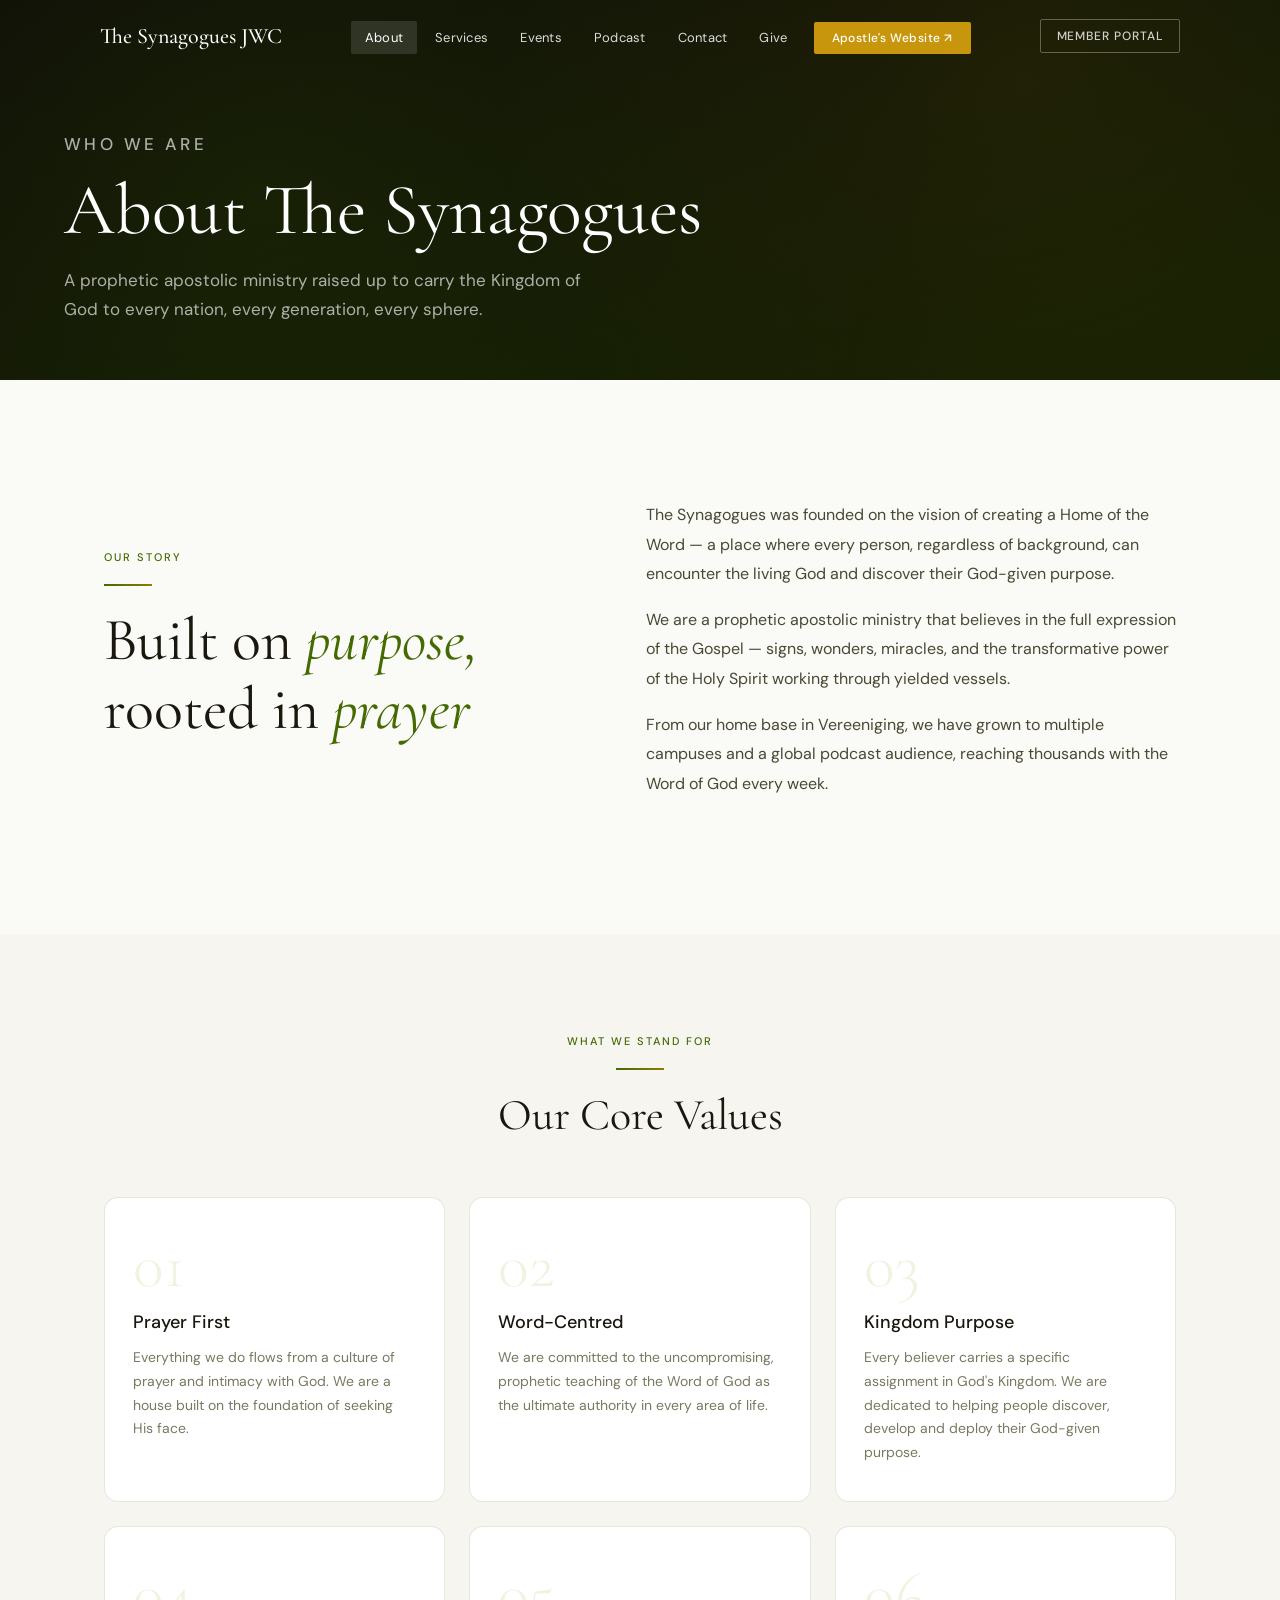
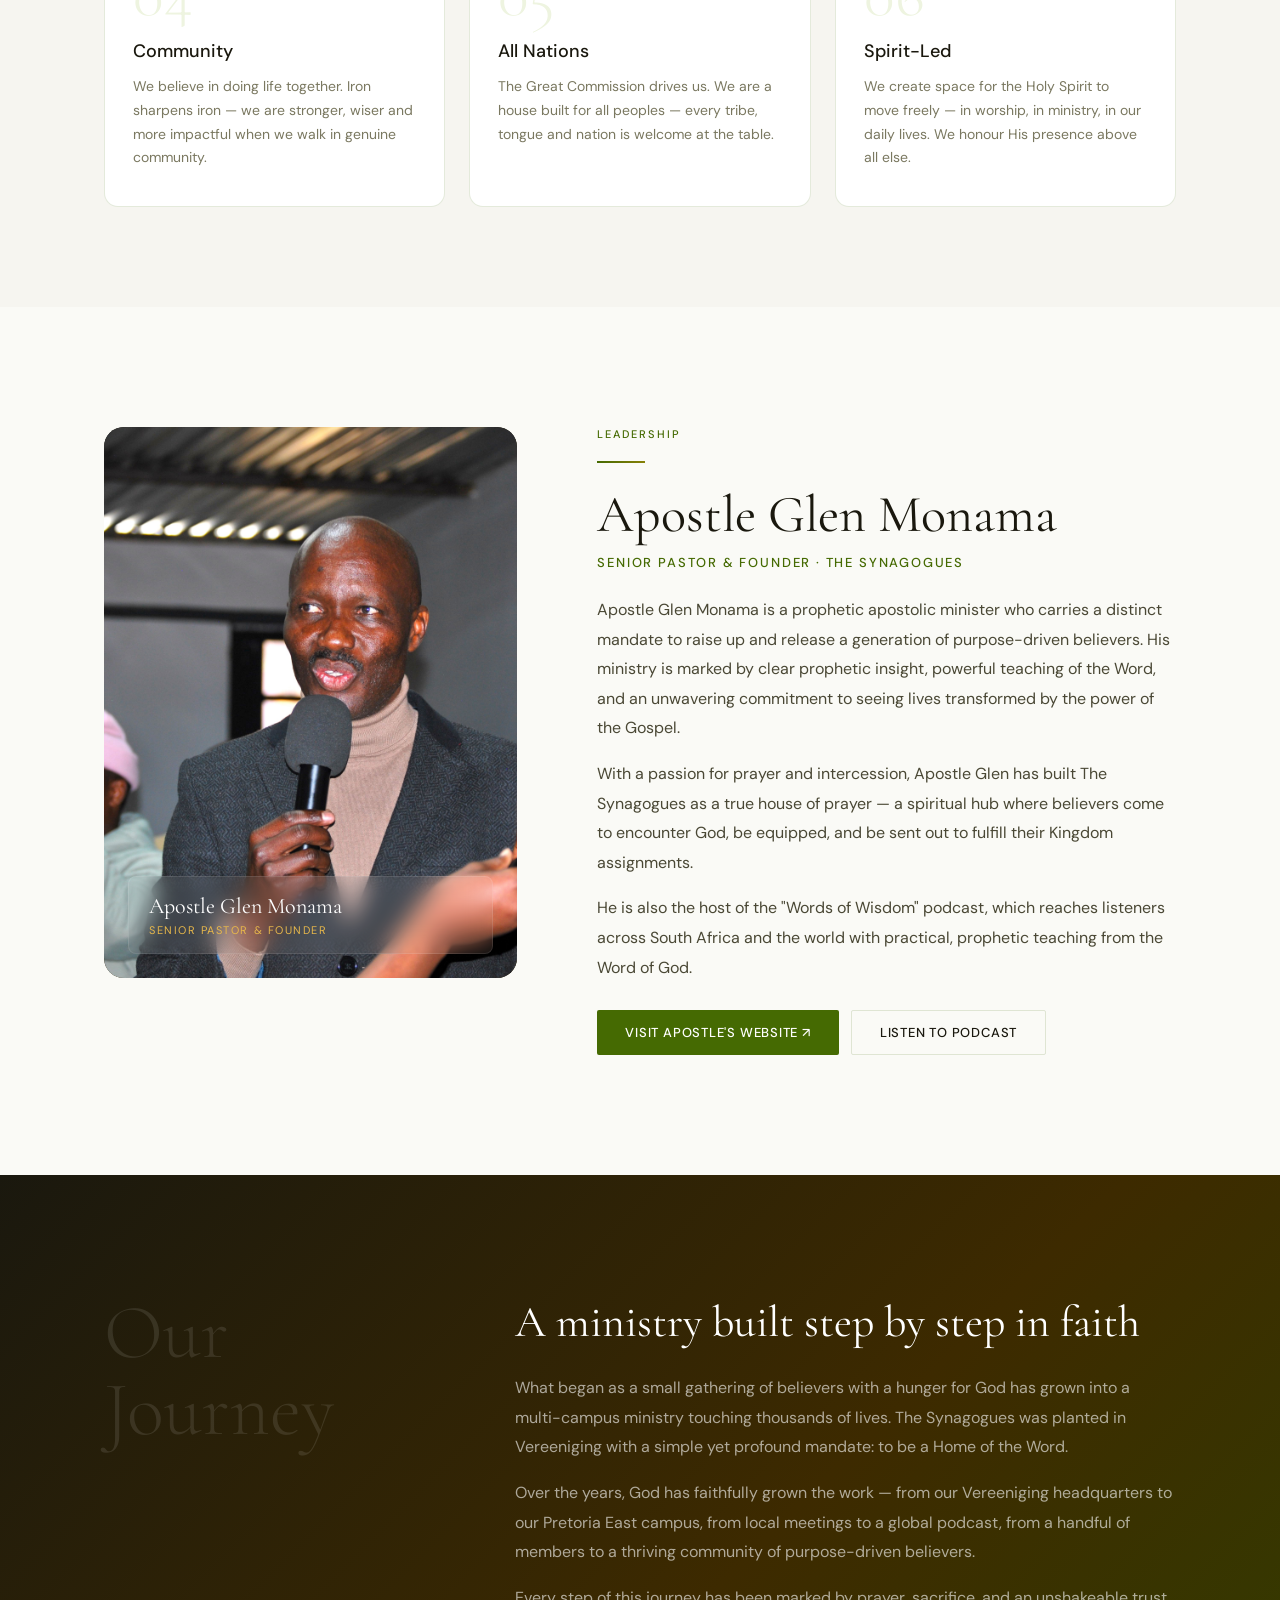
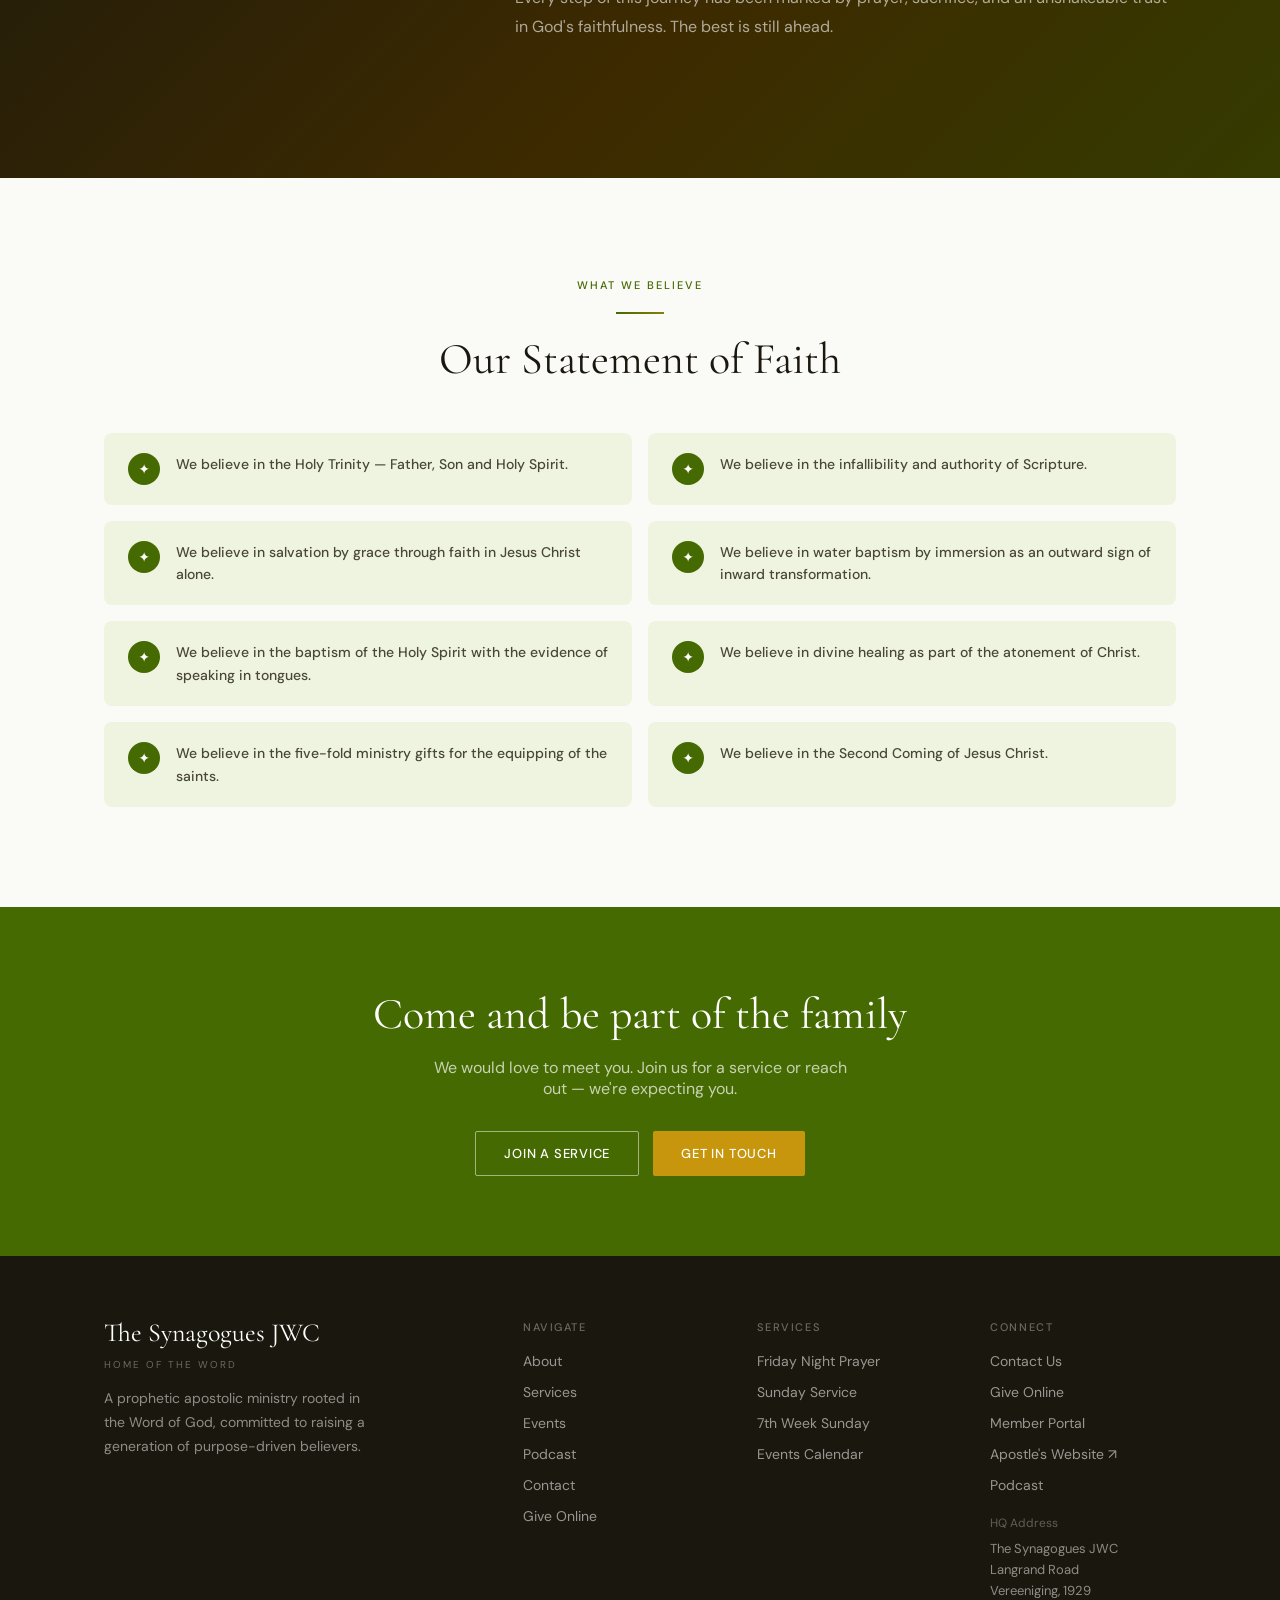
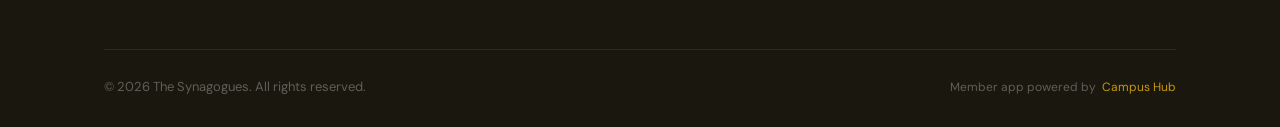
==== about.html @ 3036dbfb "Initial website" ====
<!DOCTYPE html>
<html lang="en">
<head>
  <meta charset="UTF-8"/>
  <meta name="viewport" content="width=device-width, initial-scale=1.0"/>
  <title>About — The Synagogues JWC</title>
  <meta name="description" content="Learn about The Synagogues, our vision, mission, and the leadership of Apostle Glen Monama."/>
  <link rel="stylesheet" href="styles.css"/>
  <style>
    .about-intro { padding: clamp(80px,10vw,120px) 0; }
    .about-intro__grid { display:grid; grid-template-columns:1fr 1.2fr; gap:clamp(48px,8vw,100px); align-items:center; }
    .about-intro__heading { font-family:var(--font-display); font-size:clamp(36px,5vw,60px); font-weight:400; line-height:1.15; margin-bottom:20px; }
    .about-intro__heading em { font-style:italic; color:var(--green); }
    .about-intro__text { font-size:16px; line-height:1.85; color:var(--text-mid); margin-bottom:16px; }

    .values { background:var(--surface); padding:clamp(60px,8vw,100px) 0; }
    .values__header { text-align:center; max-width:560px; margin:0 auto 56px; }
    .values__grid { display:grid; grid-template-columns:repeat(3,1fr); gap:24px; }
    .value-card { background:white; border-radius:var(--r-lg); border:1px solid var(--border); padding:36px 28px; }
    .value-card__number { font-family:var(--font-display); font-size:64px; font-weight:300; color:var(--green-pale); line-height:1; margin-bottom:12px; }
    .value-card__name { font-size:18px; font-weight:500; margin-bottom:12px; }
    .value-card__desc { font-size:14px; color:var(--text-muted); line-height:1.7; }

    .apostle { padding:clamp(80px,10vw,120px) 0; }
    .apostle__grid { display:grid; grid-template-columns:1fr 1.4fr; gap:clamp(48px,8vw,80px); align-items:start; }
    .apostle__portrait {
      background:linear-gradient(145deg,var(--text),var(--brown-dark));
      border-radius:var(--r-xl); aspect-ratio:3/4;
      display:flex; align-items:center; justify-content:center;
      position:relative; overflow:hidden;
    }
    .apostle__portrait-inner { overflow:hidden;
      font-family:var(--font-display); font-size:120px; font-style:italic;
      color:rgba(255,255,255,0.08); user-select:none;
    }
    .apostle__portrait-badge {
      position:absolute; bottom:24px; left:24px; right:24px;
      background:rgba(255,255,255,0.06); backdrop-filter:blur(12px);
      border:1px solid rgba(255,255,255,0.1); border-radius:var(--r-md);
      padding:16px 20px;
    }
    .apostle__portrait-badge-name { font-family:var(--font-display); font-size:22px; color:white; }
    .apostle__portrait-badge-title { font-size:11px; letter-spacing:0.14em; text-transform:uppercase; color:var(--gold-light); margin-top:4px; }
    .apostle__name { font-family:var(--font-display); font-size:clamp(32px,4.5vw,52px); font-weight:400; margin-bottom:8px; }
    .apostle__title { font-size:13px; letter-spacing:0.14em; text-transform:uppercase; color:var(--green); font-weight:500; margin-bottom:24px; }
    .apostle__text { font-size:16px; line-height:1.85; color:var(--text-mid); margin-bottom:16px; }
    .apostle__links { display:flex; gap:12px; margin-top:28px; flex-wrap:wrap; }

    .history { background:linear-gradient(135deg,var(--text),var(--brown-dark) 60%,var(--green-dark) 130%); padding:clamp(80px,10vw,120px) 0; color:white; }
    .history__grid { display:grid; grid-template-columns:1fr 2fr; gap:clamp(48px,8vw,80px); }
    .history__label { font-family:var(--font-display); font-size:clamp(40px,6vw,80px); font-weight:300; color:rgba(255,255,255,0.1); line-height:1; }
    .history__heading { font-family:var(--font-display); font-size:clamp(28px,4vw,44px); font-weight:400; margin-bottom:24px; }
    .history__text { font-size:16px; line-height:1.85; color:rgba(255,255,255,0.6); margin-bottom:16px; }

    .beliefs { padding:clamp(60px,8vw,100px) 0; }
    .beliefs__header { text-align:center; margin-bottom:48px; }
    .beliefs__grid { display:grid; grid-template-columns:1fr 1fr; gap:16px; }
    .belief { display:flex; gap:16px; align-items:flex-start; padding:20px 24px; background:var(--green-pale); border-radius:var(--r-md); }
    .belief__icon { width:32px; height:32px; background:var(--green); border-radius:50%; display:flex; align-items:center; justify-content:center; flex-shrink:0; color:white; font-size:14px; }
    .belief__text { font-size:14px; color:var(--text-mid); line-height:1.6; font-weight:500; }

    @media (max-width:900px) {
      .about-intro__grid, .apostle__grid, .history__grid, .beliefs__grid { grid-template-columns:1fr; }
      .values__grid { grid-template-columns:1fr; }
    }
  </style>
</head>
<body>

<div id="nav-placeholder"></div>

<div class="page-hero">
  <div class="page-hero__pattern"></div>
  <div class="page-hero__content">
    <p class="page-hero__eyebrow">Who We Are</p>
    <h1>About The Synagogues</h1>
    <p>A prophetic apostolic ministry raised up to carry the Kingdom of God to every nation, every generation, every sphere.</p>
  </div>
</div>

<!-- ── INTRO ───────────────────────────────────────────────────────────────── -->
<section class="about-intro">
  <div class="container">
    <div class="about-intro__grid">
      <div class="reveal">
        <p class="eyebrow">Our Story</p>
        <div class="divider"></div>
        <h2 class="about-intro__heading">Built on <em>purpose,</em><br>rooted in <em>prayer</em></h2>
      </div>
      <div class="reveal">
        <p class="about-intro__text">
          The Synagogues was founded on the vision of creating a Home of the Word — a place where every person, regardless of background, can encounter the living God and discover their God-given purpose.
        </p>
        <p class="about-intro__text">
          We are a prophetic apostolic ministry that believes in the full expression of the Gospel — signs, wonders, miracles, and the transformative power of the Holy Spirit working through yielded vessels.
        </p>
        <p class="about-intro__text">
          From our home base in Vereeniging, we have grown to multiple campuses and a global podcast audience, reaching thousands with the Word of God every week.
        </p>
      </div>
    </div>
  </div>
</section>

<!-- ── VALUES ──────────────────────────────────────────────────────────────── -->
<section class="values">
  <div class="container">
    <div class="values__header reveal">
      <p class="eyebrow">What We Stand For</p>
      <div class="divider divider--center"></div>
      <h2 class="display display-sm">Our Core Values</h2>
    </div>
    <div class="values__grid stagger">
      <div class="value-card">
        <div class="value-card__number">01</div>
        <h3 class="value-card__name">Prayer First</h3>
        <p class="value-card__desc">Everything we do flows from a culture of prayer and intimacy with God. We are a house built on the foundation of seeking His face.</p>
      </div>
      <div class="value-card">
        <div class="value-card__number">02</div>
        <h3 class="value-card__name">Word-Centred</h3>
        <p class="value-card__desc">We are committed to the uncompromising, prophetic teaching of the Word of God as the ultimate authority in every area of life.</p>
      </div>
      <div class="value-card">
        <div class="value-card__number">03</div>
        <h3 class="value-card__name">Kingdom Purpose</h3>
        <p class="value-card__desc">Every believer carries a specific assignment in God's Kingdom. We are dedicated to helping people discover, develop and deploy their God-given purpose.</p>
      </div>
      <div class="value-card">
        <div class="value-card__number">04</div>
        <h3 class="value-card__name">Community</h3>
        <p class="value-card__desc">We believe in doing life together. Iron sharpens iron — we are stronger, wiser and more impactful when we walk in genuine community.</p>
      </div>
      <div class="value-card">
        <div class="value-card__number">05</div>
        <h3 class="value-card__name">All Nations</h3>
        <p class="value-card__desc">The Great Commission drives us. We are a house built for all peoples — every tribe, tongue and nation is welcome at the table.</p>
      </div>
      <div class="value-card">
        <div class="value-card__number">06</div>
        <h3 class="value-card__name">Spirit-Led</h3>
        <p class="value-card__desc">We create space for the Holy Spirit to move freely — in worship, in ministry, in our daily lives. We honour His presence above all else.</p>
      </div>
    </div>
  </div>
</section>

<!-- ── APOSTLE ─────────────────────────────────────────────────────────────── -->
<section class="apostle">
  <div class="container">
    <div class="apostle__grid">
      <div class="reveal">
        <div class="apostle__portrait">
          <img src="assets/apostle-glen-monama.jpg" alt="Apostle Glen Monama" style="width:100%;height:100%;object-fit:cover;object-position:center top;display:block;"/>
          <div class="apostle__portrait-badge">
            <div class="apostle__portrait-badge-name">Apostle Glen Monama</div>
            <div class="apostle__portrait-badge-title">Senior Pastor & Founder</div>
          </div>
        </div>
      </div>
      <div class="reveal">
        <p class="eyebrow">Leadership</p>
        <div class="divider"></div>
        <h2 class="apostle__name">Apostle Glen Monama</h2>
        <p class="apostle__title">Senior Pastor & Founder · The Synagogues</p>
        <p class="apostle__text">
          Apostle Glen Monama is a prophetic apostolic minister who carries a distinct mandate to raise up and release a generation of purpose-driven believers. His ministry is marked by clear prophetic insight, powerful teaching of the Word, and an unwavering commitment to seeing lives transformed by the power of the Gospel.
        </p>
        <p class="apostle__text">
          With a passion for prayer and intercession, Apostle Glen has built The Synagogues as a true house of prayer — a spiritual hub where believers come to encounter God, be equipped, and be sent out to fulfill their Kingdom assignments.
        </p>
        <p class="apostle__text">
          He is also the host of the "Words of Wisdom" podcast, which reaches listeners across South Africa and the world with practical, prophetic teaching from the Word of God.
        </p>
        <div class="apostle__links">
          <a href="https://apostleglenmonama.com" target="_blank" rel="noopener" class="btn btn--primary">Visit Apostle's Website ↗</a>
          <a href="podcast.html" class="btn btn--outline-dark">Listen to Podcast</a>
        </div>
      </div>
    </div>
  </div>
</section>

<!-- ── HISTORY ─────────────────────────────────────────────────────────────── -->
<section class="history">
  <div class="container">
    <div class="history__grid reveal">
      <div>
        <div class="history__label">Our<br>Journey</div>
      </div>
      <div>
        <h2 class="history__heading">A ministry built step by step in faith</h2>
        <p class="history__text">
          What began as a small gathering of believers with a hunger for God has grown into a multi-campus ministry touching thousands of lives. The Synagogues was planted in Vereeniging with a simple yet profound mandate: to be a Home of the Word.
        </p>
        <p class="history__text">
          Over the years, God has faithfully grown the work — from our Vereeniging headquarters to our Pretoria East campus, from local meetings to a global podcast, from a handful of members to a thriving community of purpose-driven believers.
        </p>
        <p class="history__text">
          Every step of this journey has been marked by prayer, sacrifice, and an unshakeable trust in God's faithfulness. The best is still ahead.
        </p>
      </div>
    </div>
  </div>
</section>

<!-- ── BELIEFS ─────────────────────────────────────────────────────────────── -->
<section class="beliefs">
  <div class="container">
    <div class="beliefs__header reveal">
      <p class="eyebrow">What We Believe</p>
      <div class="divider divider--center"></div>
      <h2 class="display display-sm">Our Statement of Faith</h2>
    </div>
    <div class="beliefs__grid stagger">
      <div class="belief"><div class="belief__icon">✦</div><div class="belief__text">We believe in the Holy Trinity — Father, Son and Holy Spirit.</div></div>
      <div class="belief"><div class="belief__icon">✦</div><div class="belief__text">We believe in the infallibility and authority of Scripture.</div></div>
      <div class="belief"><div class="belief__icon">✦</div><div class="belief__text">We believe in salvation by grace through faith in Jesus Christ alone.</div></div>
      <div class="belief"><div class="belief__icon">✦</div><div class="belief__text">We believe in water baptism by immersion as an outward sign of inward transformation.</div></div>
      <div class="belief"><div class="belief__icon">✦</div><div class="belief__text">We believe in the baptism of the Holy Spirit with the evidence of speaking in tongues.</div></div>
      <div class="belief"><div class="belief__icon">✦</div><div class="belief__text">We believe in divine healing as part of the atonement of Christ.</div></div>
      <div class="belief"><div class="belief__icon">✦</div><div class="belief__text">We believe in the five-fold ministry gifts for the equipping of the saints.</div></div>
      <div class="belief"><div class="belief__icon">✦</div><div class="belief__text">We believe in the Second Coming of Jesus Christ.</div></div>
    </div>
  </div>
</section>

<!-- ── CTA ─────────────────────────────────────────────────────────────────── -->
<section style="background:var(--green);padding:clamp(60px,8vw,80px) 0;text-align:center">
  <div class="container reveal">
    <h2 style="font-family:var(--font-display);font-size:clamp(28px,4vw,44px);font-weight:400;color:white;margin-bottom:16px">
      Come and be part of the family
    </h2>
    <p style="color:rgba(255,255,255,0.7);font-size:16px;margin-bottom:32px;max-width:440px;margin-left:auto;margin-right:auto">
      We would love to meet you. Join us for a service or reach out — we're expecting you.
    </p>
    <div style="display:flex;gap:14px;justify-content:center;flex-wrap:wrap">
      <a href="services.html" class="btn btn--outline">Join a Service</a>
      <a href="contact.html" class="btn btn--gold">Get in Touch</a>
    </div>
  </div>
</section>

<div id="footer-placeholder"></div>
<script src="layout.js"></script>
<script src="nav.js"></script>
</body>
</html>
---- styles.css ----
@import url('https://fonts.googleapis.com/css2?family=Cormorant+Garamond:ital,wght@0,300;0,400;0,500;0,600;1,300;1,400;1,600&family=DM+Sans:ital,opsz,wght@0,9..40,300;0,9..40,400;0,9..40,500;1,9..40,300&display=swap');

/* ─── Tokens ──────────────────────────────────────────────────────────────── */
:root {
  --green:        #456a02;
  --green-dark:   #2e4801;
  --green-light:  #7aac10;
  --green-pale:   #eef4e0;
  --brown:        #5e4100;
  --brown-dark:   #3d2a00;
  --brown-mid:    #7a5500;
  --gold:         #c8960c;
  --gold-light:   #e8b84b;
  --off-white:    #fafaf6;
  --surface:      #f6f5f0;
  --text:         #1a180e;
  --text-mid:     #4a4835;
  --text-muted:   #7a7860;
  --border:       rgba(69,106,2,0.14);

  --font-display: 'Cormorant Garamond', Georgia, serif;
  --font-body:    'DM Sans', system-ui, sans-serif;

  --nav-h: 72px;
  --max:   1200px;
  --r-md:  8px;
  --r-lg:  14px;
  --r-xl:  20px;
}

/* ─── Reset ───────────────────────────────────────────────────────────────── */
*, *::before, *::after { box-sizing: border-box; margin: 0; padding: 0; }
html { font-size: 16px; scroll-behavior: smooth; }
body { font-family: var(--font-body); color: var(--text); background: var(--off-white); overflow-x: hidden; }
a { color: inherit; text-decoration: none; }
img { display: block; max-width: 100%; }

/* ─── Typography ──────────────────────────────────────────────────────────── */
.display { font-family: var(--font-display); font-weight: 400; line-height: 1.15; }
.display-lg  { font-size: clamp(48px, 7vw, 96px); }
.display-md  { font-size: clamp(36px, 5vw, 64px); }
.display-sm  { font-size: clamp(28px, 4vw, 44px); }
.eyebrow {
  font-size: 11px; font-weight: 500; letter-spacing: 0.18em;
  text-transform: uppercase; color: var(--green); font-family: var(--font-body);
}

/* ─── Utility ─────────────────────────────────────────────────────────────── */
.container { max-width: var(--max); margin: 0 auto; padding: 0 clamp(20px, 5vw, 80px); }
.section    { padding: clamp(60px, 10vw, 120px) 0; }
.section--dark { background: var(--text); color: var(--off-white); }
.section--green { background: var(--green); color: white; }
.section--surface { background: var(--surface); }
.section--brown { background: var(--brown); color: white; }

.btn {
  display: inline-flex; align-items: center; gap: 8px;
  padding: 13px 28px; border-radius: 2px;
  font-family: var(--font-body); font-size: 13px; font-weight: 500;
  letter-spacing: 0.06em; text-transform: uppercase;
  cursor: pointer; border: none; transition: all 0.2s;
  white-space: nowrap;
}
.btn--primary   { background: var(--green);  color: white; }
.btn--primary:hover  { background: var(--green-dark); transform: translateY(-1px); }
.btn--outline   { background: transparent; color: white; border: 1px solid rgba(255,255,255,0.5); }
.btn--outline:hover  { background: rgba(255,255,255,0.1); border-color: white; }
.btn--outline-dark { background: transparent; color: var(--text); border: 1px solid var(--border); }
.btn--outline-dark:hover { background: var(--green-pale); border-color: var(--green); color: var(--green); }
.btn--gold { background: var(--gold); color: white; }
.btn--gold:hover { background: var(--brown-mid); }

.divider {
  width: 48px; height: 2px;
  background: linear-gradient(90deg, var(--green), var(--gold));
  margin: 20px 0;
}
.divider--center { margin: 20px auto; }
.divider--white { background: rgba(255,255,255,0.4); }

/* ─── NAV ─────────────────────────────────────────────────────────────────── */
.nav {
  position: fixed; top: 0; left: 0; right: 0;
  height: var(--nav-h);
  z-index: 500;
  transition: background 0.3s, box-shadow 0.3s;
}
.nav.scrolled {
  background: rgba(250,250,246,0.96);
  backdrop-filter: blur(12px);
  box-shadow: 0 1px 0 var(--border), 0 4px 24px rgba(26,24,14,0.06);
}
.nav__inner {
  max-width: var(--max); margin: 0 auto;
  padding: 0 clamp(20px, 5vw, 60px);
  height: 100%;
  display: flex; align-items: center; justify-content: space-between;
}
.nav__logo {
  display: flex; flex-direction: column; line-height: 1;
}
.nav__logo-name {
  font-family: var(--font-display); font-size: 22px; font-weight: 500;
  color: white; transition: color 0.3s;
}
.nav.scrolled .nav__logo-name { color: var(--brown); }
.nav__logo-sub {
  font-size: 9px; letter-spacing: 0.22em; text-transform: uppercase;
  color: rgba(255,255,255,0.6); margin-top: 2px; transition: color 0.3s;
}
.nav.scrolled .nav__logo-sub { color: var(--text-muted); }

.nav__links {
  display: flex; align-items: center; gap: 4px;
  list-style: none;
}
.nav__links a {
  padding: 8px 14px; font-size: 13px; font-weight: 400;
  color: rgba(255,255,255,0.85); border-radius: 2px;
  transition: all 0.15s; letter-spacing: 0.02em;
}
.nav.scrolled .nav__links a { color: var(--text-mid); }
.nav__links a:hover, .nav__links a.active {
  color: white; background: rgba(255,255,255,0.12);
}
.nav.scrolled .nav__links a:hover, .nav.scrolled .nav__links a.active {
  color: var(--green); background: var(--green-pale);
}
.nav__links .nav__apostle {
  margin-left: 8px;
  padding: 8px 18px;
  background: var(--gold);
  color: white !important;
  border-radius: 2px;
  font-weight: 500;
  font-size: 12px;
  letter-spacing: 0.04em;
}
.nav__links .nav__apostle:hover {
  background: var(--brown-mid) !important;
  color: white !important;
}
.nav.scrolled .nav__links .nav__apostle { color: white !important; }

.nav__cta {
  display: flex; align-items: center; gap: 10px;
}
.nav__cta a {
  font-size: 12px; font-weight: 500; letter-spacing: 0.08em;
  text-transform: uppercase; color: rgba(255,255,255,0.8);
  padding: 8px 16px; border: 1px solid rgba(255,255,255,0.3);
  border-radius: 2px; transition: all 0.15s;
}
.nav.scrolled .nav__cta a { color: var(--text-mid); border-color: var(--border); }
.nav__cta a:hover { background: rgba(255,255,255,0.1); color: white; }
.nav.scrolled .nav__cta a:hover { background: var(--green-pale); color: var(--green); border-color: var(--green); }

.nav__burger {
  display: none;
  flex-direction: column; gap: 5px;
  background: none; border: none; cursor: pointer; padding: 6px;
}
.nav__burger span {
  display: block; width: 24px; height: 2px;
  background: white; transition: all 0.25s;
  border-radius: 2px;
}
.nav.scrolled .nav__burger span { background: var(--text); }

/* Mobile nav */
.nav__mobile {
  display: none;
  position: fixed; top: var(--nav-h); left: 0; right: 0;
  background: rgba(250,250,246,0.98); backdrop-filter: blur(16px);
  padding: 16px 24px 28px;
  border-top: 1px solid var(--border);
  box-shadow: 0 8px 32px rgba(26,24,14,0.1);
  z-index: 499;
  flex-direction: column; gap: 2px;
}
.nav__mobile.open { display: flex; }
.nav__mobile a {
  padding: 12px 16px; font-size: 15px; color: var(--text-mid);
  border-radius: var(--r-md); transition: all 0.15s;
}
.nav__mobile a:hover { background: var(--green-pale); color: var(--green); }
.nav__mobile .nav__apostle {
  margin-top: 8px; background: var(--gold);
  color: white !important; text-align: center;
  padding: 12px 16px; font-weight: 500;
}
.nav__mobile .nav__campushub {
  margin-top: 4px; background: var(--green);
  color: white !important; text-align: center;
  padding: 12px 16px; font-weight: 500;
}

/* ─── FOOTER ──────────────────────────────────────────────────────────────── */
.footer {
  background: var(--text);
  color: rgba(255,255,255,0.7);
  padding: 64px 0 32px;
}
.footer__grid {
  display: grid;
  grid-template-columns: 2fr 1fr 1fr 1fr;
  gap: 48px;
  margin-bottom: 48px;
}
.footer__brand-name {
  font-family: var(--font-display); font-size: 26px; font-weight: 400;
  color: white; line-height: 1; margin-bottom: 12px;
}
.footer__brand-sub {
  font-size: 10px; letter-spacing: 0.2em; text-transform: uppercase;
  color: rgba(255,255,255,0.35); margin-bottom: 16px;
}
.footer__brand-desc {
  font-size: 14px; line-height: 1.7; color: rgba(255,255,255,0.5);
  max-width: 280px;
}
.footer__heading {
  font-size: 11px; letter-spacing: 0.14em; text-transform: uppercase;
  color: rgba(255,255,255,0.35); font-weight: 500; margin-bottom: 16px;
}
.footer__links { list-style: none; display: flex; flex-direction: column; gap: 10px; }
.footer__links a { font-size: 14px; color: rgba(255,255,255,0.55); transition: color 0.15s; }
.footer__links a:hover { color: white; }
.footer__bottom {
  border-top: 1px solid rgba(255,255,255,0.08);
  padding-top: 28px;
  display: flex; justify-content: space-between; align-items: center;
  flex-wrap: wrap; gap: 12px;
}
.footer__copy { font-size: 13px; color: rgba(255,255,255,0.3); }
.footer__campushub {
  font-size: 12px; color: rgba(255,255,255,0.3);
  display: flex; align-items: center; gap: 6px;
}
.footer__campushub a { color: var(--gold); }
.footer__campushub a:hover { color: var(--gold-light); }

/* ─── CARDS ───────────────────────────────────────────────────────────────── */
.card {
  background: white; border-radius: var(--r-lg);
  border: 1px solid var(--border);
  box-shadow: 0 1px 4px rgba(26,24,14,0.05);
  overflow: hidden;
}
.card:hover { box-shadow: 0 8px 32px rgba(26,24,14,0.10); transform: translateY(-2px); transition: all 0.25s; }

/* ─── PAGE HERO (non-home) ────────────────────────────────────────────────── */
.page-hero {
  min-height: 380px;
  background: linear-gradient(160deg, var(--text) 0%, var(--brown-dark) 60%, var(--green-dark) 100%);
  display: flex; align-items: flex-end;
  padding: 80px clamp(20px,5vw,80px) 56px;
  position: relative; overflow: hidden;
}
.page-hero__pattern {
  position: absolute; inset: 0;
  background-image: radial-gradient(circle at 20% 50%, rgba(69,106,2,0.15) 0%, transparent 60%),
                    radial-gradient(circle at 80% 20%, rgba(200,150,12,0.08) 0%, transparent 50%);
}
.page-hero__content { position: relative; max-width: var(--max); width: 100%; margin: 0 auto; }
.page-hero__eyebrow {
  font-size: 11px; letter-spacing: 0.2em; text-transform: uppercase;
  color: var(--gold-light); font-weight: 500; margin-bottom: 12px;
}
.page-hero h1 {
  font-family: var(--font-display); font-size: clamp(40px,6vw,72px);
  font-weight: 400; color: white; line-height: 1.1; margin-bottom: 16px;
}
.page-hero p { font-size: 17px; color: rgba(255,255,255,0.65); max-width: 520px; line-height: 1.7; }

/* ─── ANIMATIONS ──────────────────────────────────────────────────────────── */
@keyframes fadeUp {
  from { opacity:0; transform:translateY(24px); }
  to   { opacity:1; transform:translateY(0); }
}
@keyframes fadeIn {
  from { opacity:0; } to { opacity:1; }
}
.anim-up   { animation: fadeUp 0.7s ease both; }
.anim-up-2 { animation: fadeUp 0.7s 0.15s ease both; }
.anim-up-3 { animation: fadeUp 0.7s 0.3s ease both; }
.anim-up-4 { animation: fadeUp 0.7s 0.45s ease both; }

/* Scroll reveal */
.reveal { opacity: 0; transform: translateY(28px); transition: opacity 0.65s ease, transform 0.65s ease; }
.reveal.visible { opacity: 1; transform: translateY(0); }

/* ─── RESPONSIVE ──────────────────────────────────────────────────────────── */
@media (max-width: 900px) {
  .nav__links, .nav__cta { display: none; }
  .nav__burger { display: flex; }
  .footer__grid { grid-template-columns: 1fr 1fr; gap: 32px; }
}
@media (max-width: 600px) {
  .footer__grid { grid-template-columns: 1fr; }
  .footer__bottom { flex-direction: column; text-align: center; }
}


/* ─── Enhanced Transitions & Effects ──────────────────────────── */

/* Page fade-in on load */
body { animation: pageFadeIn 0.4s ease forwards; }
@keyframes pageFadeIn { from { opacity: 0; } to { opacity: 1; } }

/* Stat counter glow on reveal */
.stat.visible .stat__num {
  animation: numReveal 0.8s cubic-bezier(0.22,1,0.36,1) forwards;
}
@keyframes numReveal {
  from { opacity:0; transform:translateY(16px); }
  to   { opacity:1; transform:translateY(0); }
}

/* Card hover lift with shadow */
.service-card {
  will-change: transform;
}
.service-card:hover {
  transform: translateY(-5px);
  box-shadow: 0 16px 48px rgba(26,24,14,0.12);
}

/* Campus card hover */
.campus-card { will-change: transform; }

/* Welcome visual float shadow on hover */
.welcome__card { transition: box-shadow 0.3s; }
.welcome__card:hover { box-shadow: 0 24px 64px rgba(26,24,14,0.2); }

/* Button micro-interaction */
.btn--primary  { transition: background 0.15s, transform 0.12s, box-shadow 0.15s; }
.btn--primary:hover  { transform: translateY(-2px); box-shadow: 0 6px 20px rgba(69,106,2,0.3); }
.btn--primary:active { transform: translateY(0); }
.btn--gold { transition: background 0.15s, transform 0.12s, box-shadow 0.15s; }
.btn--gold:hover { transform: translateY(-2px); box-shadow: 0 6px 20px rgba(200,150,12,0.3); }

/* Divider gradient animation */
.divider { background-size: 200% 100%; animation: dividerSlide 0.6s ease forwards; }
@keyframes dividerSlide {
  from { background-position: 100% 0; opacity: 0; }
  to   { background-position:   0% 0; opacity: 1; }
}

/* Nav link underline slide */
.nav__links a { position: relative; overflow: hidden; }
.nav__links a::after {
  content: '';
  position: absolute; bottom: 2px; left: 50%; right: 50%;
  height: 1px; background: var(--green);
  transition: left 0.2s, right 0.2s;
}
.nav.scrolled .nav__links a:hover::after,
.nav.scrolled .nav__links a.active::after { left: 14px; right: 14px; }

/* Mission section text shimmer */
.mission__verse {
  background: linear-gradient(90deg, rgba(255,255,255,0.9) 0%, rgba(255,255,255,1) 50%, rgba(255,255,255,0.9) 100%);
  -webkit-background-clip: text;
  -webkit-text-fill-color: transparent;
  background-clip: text;
}

/* Podcast card play button pulse */
.podcast__play {
  animation: none;
  position: relative;
}
.podcast__play::before {
  content: '';
  position: absolute; inset: 0;
  border-radius: 2px;
  background: inherit;
  opacity: 0;
  animation: playPulse 2.5s ease-in-out infinite;
}
@keyframes playPulse {
  0%,100% { opacity:0; transform:scale(1); }
  50%      { opacity:0.25; transform:scale(1.08); }
}

/* Stat strip hover state */
.stat { transition: background 0.2s; cursor: default; }
.stat:hover { background: rgba(69,106,2,0.7); }

/* Member portal dot pulse */
.member-portal__dot { animation: dotPulse 2s ease-in-out infinite; }
@keyframes dotPulse {
  0%,100% { opacity:1; transform:scale(1); }
  50%      { opacity:0.4; transform:scale(1.4); }
}

/* Footer link hover slide */
.footer__links a { position: relative; transition: color 0.15s, padding-left 0.15s; }
.footer__links a:hover { padding-left: 4px; }

/* Scroll reveal stagger (children get increasing delays) */
.stagger > *:nth-child(1) { transition-delay: 0.05s; }
.stagger > *:nth-child(2) { transition-delay: 0.15s; }
.stagger > *:nth-child(3) { transition-delay: 0.25s; }
.stagger > *:nth-child(4) { transition-delay: 0.35s; }

/* Page hero gradient animation */
.page-hero {
  background: linear-gradient(160deg, #0d0c08, #1a2a00, #0d0c08);
  background-size: 300% 300%;
  animation: heroGradient 12s ease infinite;
}
@keyframes heroGradient {
  0%   { background-position: 0% 50%; }
  50%  { background-position: 100% 50%; }
  100% { background-position: 0% 50%; }
}

/* Info card icon scale on card hover */
.info-card { transition: transform 0.2s, box-shadow 0.2s; }
.info-card:hover { transform: translateY(-3px); box-shadow: 0 8px 24px rgba(26,24,14,0.09); }

/* Plan card icon scale */
.plan-card:hover .plan-card__icon { transform: scale(1.12); }
.plan-card__icon { transition: transform 0.2s; }

/* Form field focus animation */
.form-field input, .form-field select, .form-field textarea {
  transition: border-color 0.15s, box-shadow 0.15s, transform 0.1s;
}
.form-field input:focus, .form-field select:focus, .form-field textarea:focus {
  transform: translateY(-1px);
}

/* Smooth scroll on all anchors */
html { scroll-behavior: smooth; }
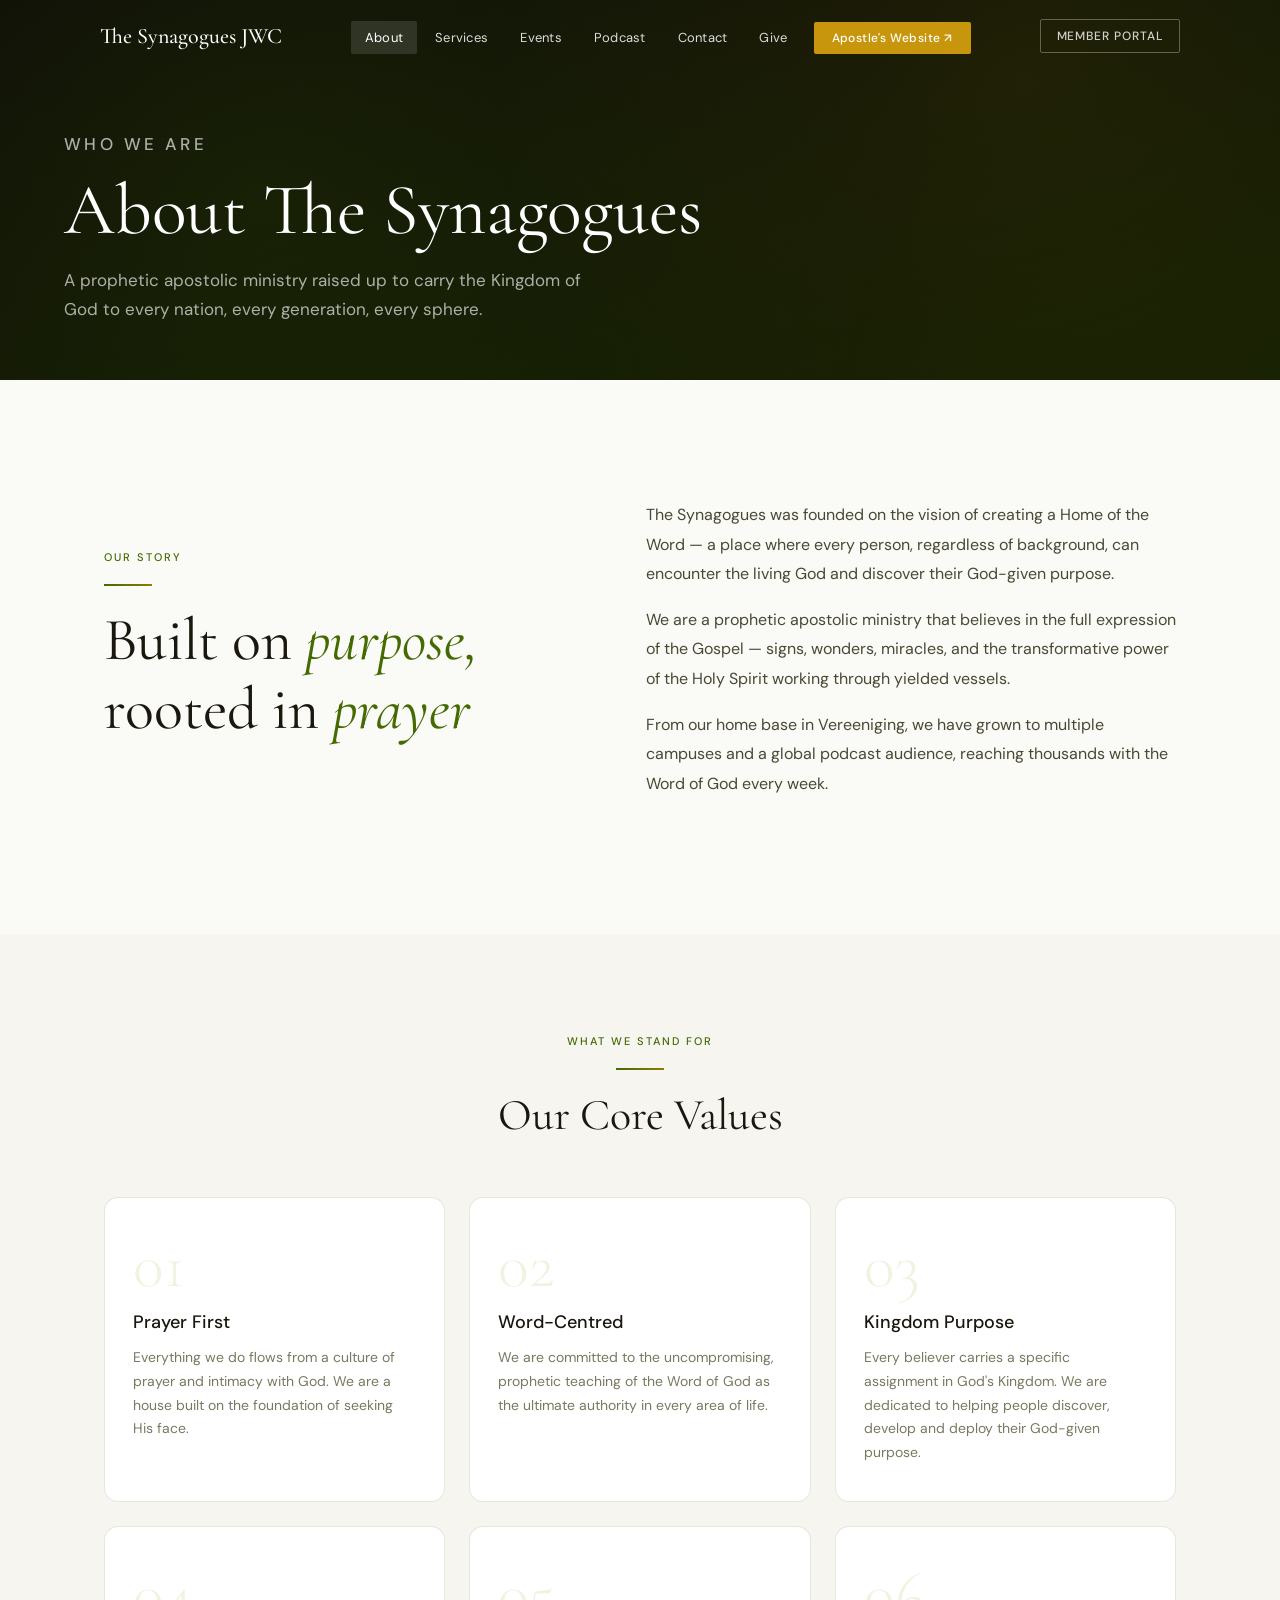
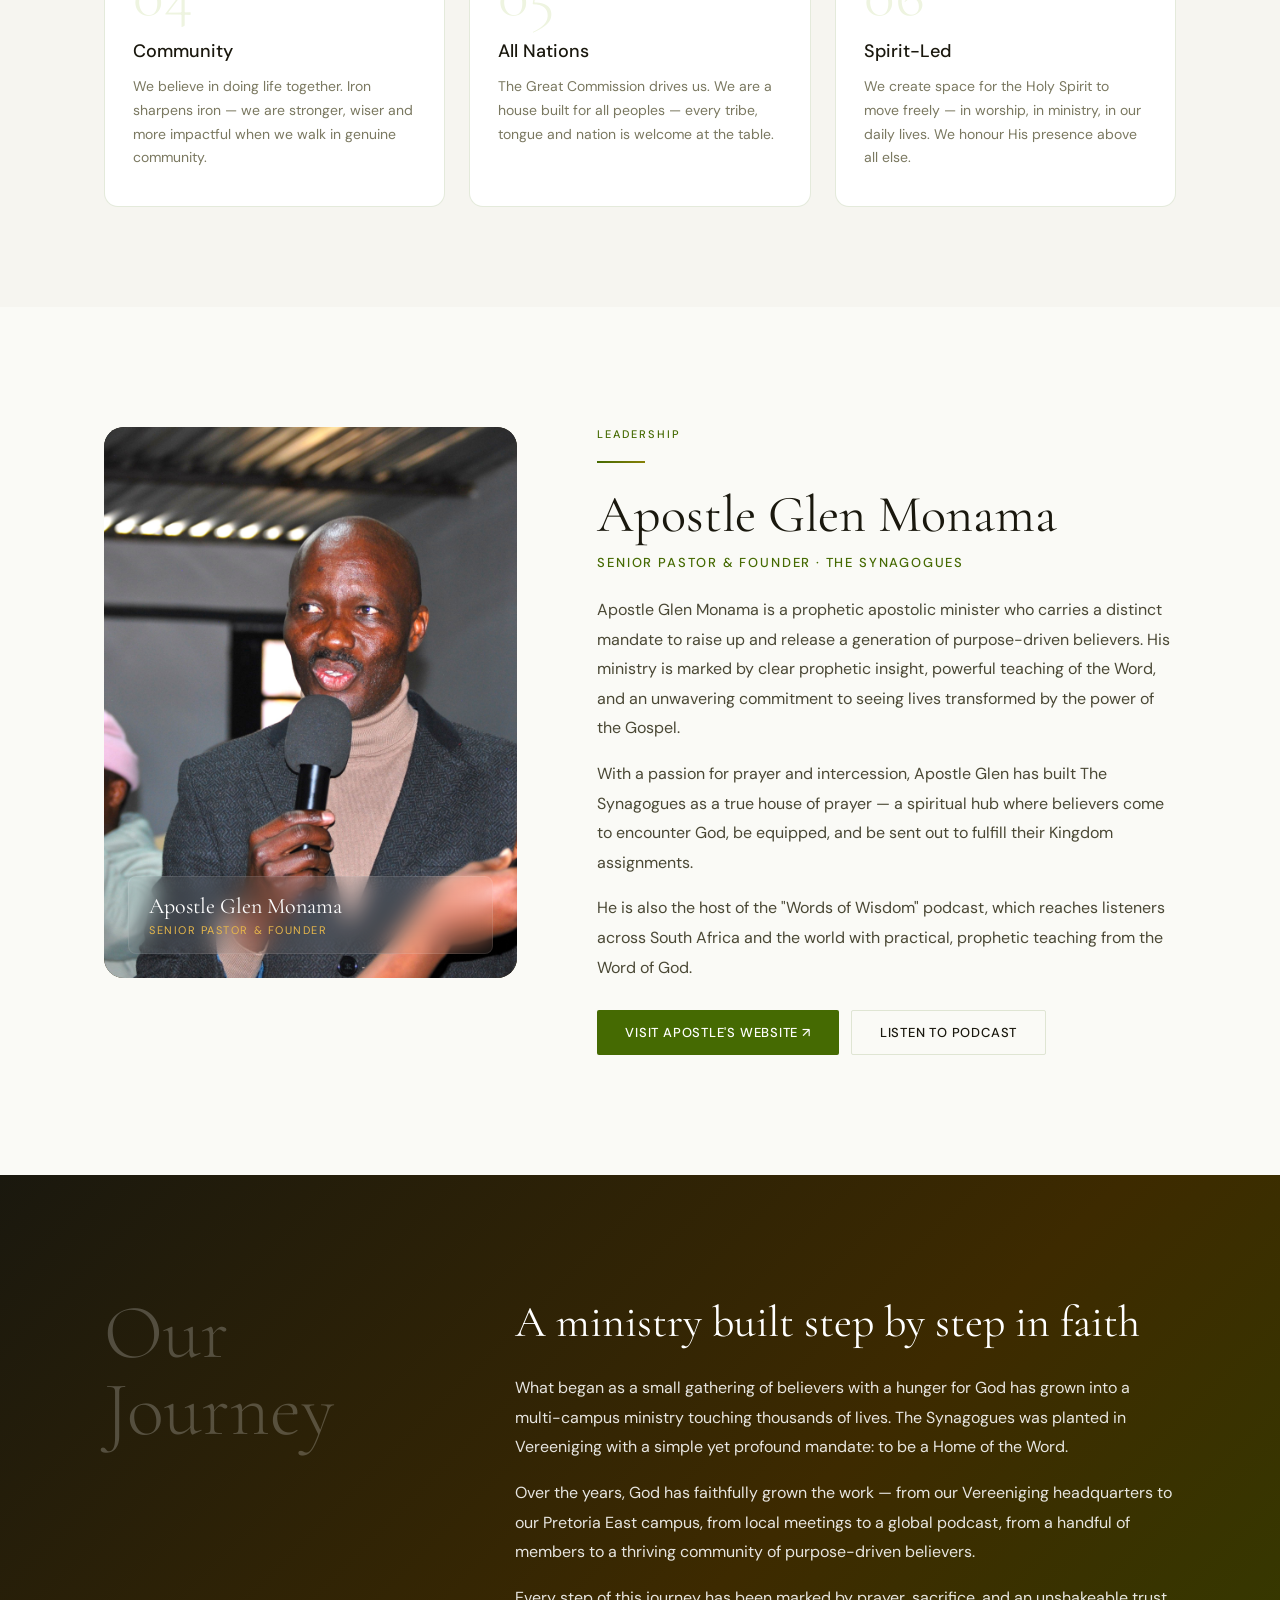
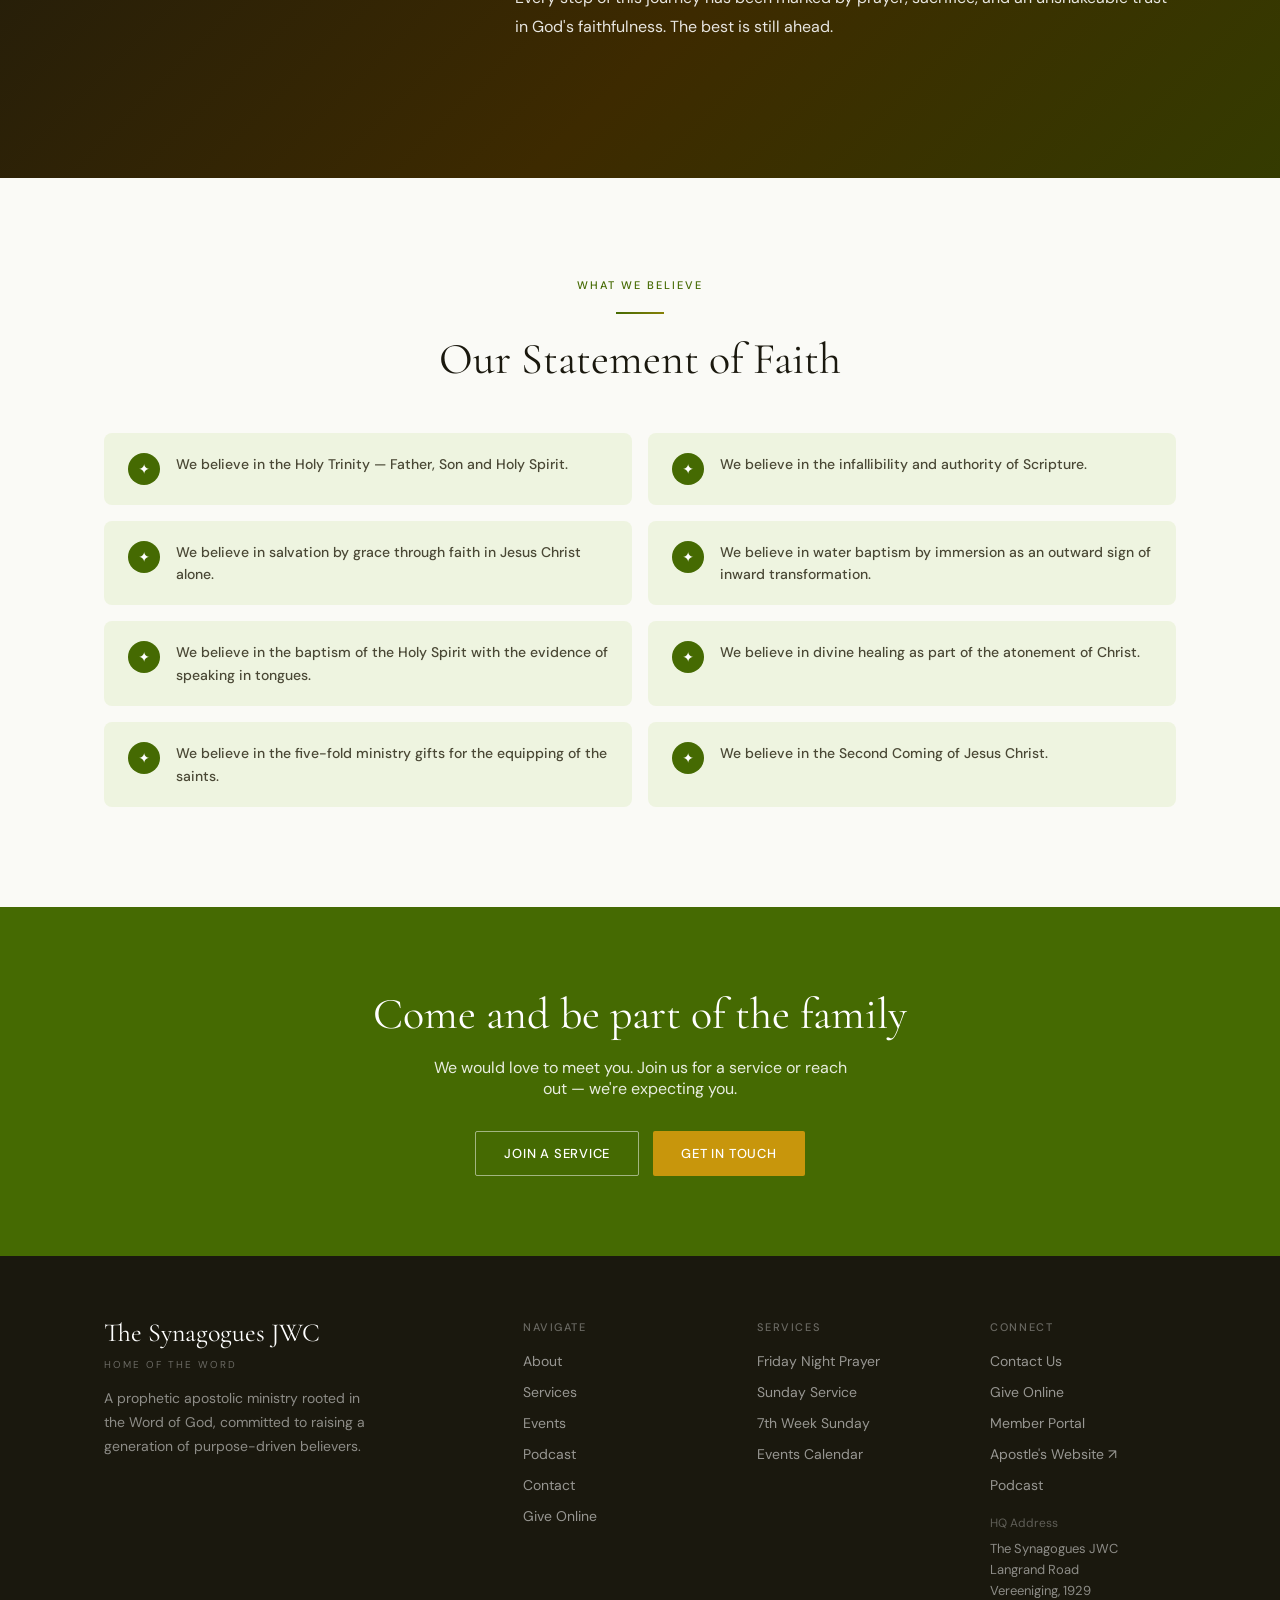
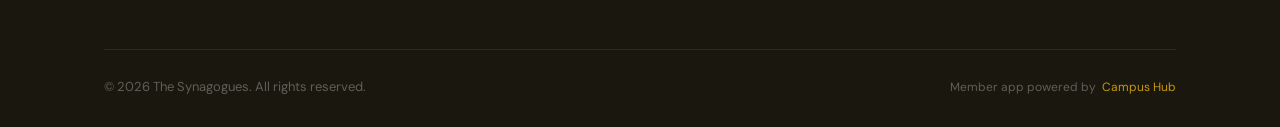
==== commit 4817b8a8: "Contrast in text" ====
--- a/about.html
+++ b/about.html
@@ -48,9 +48,9 @@
 
     .history { background:linear-gradient(135deg,var(--text),var(--brown-dark) 60%,var(--green-dark) 130%); padding:clamp(80px,10vw,120px) 0; color:white; }
     .history__grid { display:grid; grid-template-columns:1fr 2fr; gap:clamp(48px,8vw,80px); }
-    .history__label { font-family:var(--font-display); font-size:clamp(40px,6vw,80px); font-weight:300; color:rgba(255,255,255,0.1); line-height:1; }
-    .history__heading { font-family:var(--font-display); font-size:clamp(28px,4vw,44px); font-weight:400; margin-bottom:24px; }
-    .history__text { font-size:16px; line-height:1.85; color:rgba(255,255,255,0.6); margin-bottom:16px; }
+    .history__label { font-family:var(--font-display); font-size:clamp(40px,6vw,80px); font-weight:300; color:rgba(255,255,255,0.22); line-height:1; }
+    .history__heading { font-family:var(--font-display); font-size:clamp(28px,4vw,44px); font-weight:400; margin-bottom:24px; color:#fff; }
+    .history__text { font-size:16px; line-height:1.85; color:rgba(255,255,255,0.88); margin-bottom:16px; }
 
     .beliefs { padding:clamp(60px,8vw,100px) 0; }
     .beliefs__header { text-align:center; margin-bottom:48px; }
@@ -231,7 +231,7 @@
     <h2 style="font-family:var(--font-display);font-size:clamp(28px,4vw,44px);font-weight:400;color:white;margin-bottom:16px">
       Come and be part of the family
     </h2>
-    <p style="color:rgba(255,255,255,0.7);font-size:16px;margin-bottom:32px;max-width:440px;margin-left:auto;margin-right:auto">
+    <p style="color:rgba(255,255,255,0.88);font-size:16px;margin-bottom:32px;max-width:440px;margin-left:auto;margin-right:auto">
       We would love to meet you. Join us for a service or reach out — we're expecting you.
     </p>
     <div style="display:flex;gap:14px;justify-content:center;flex-wrap:wrap">
